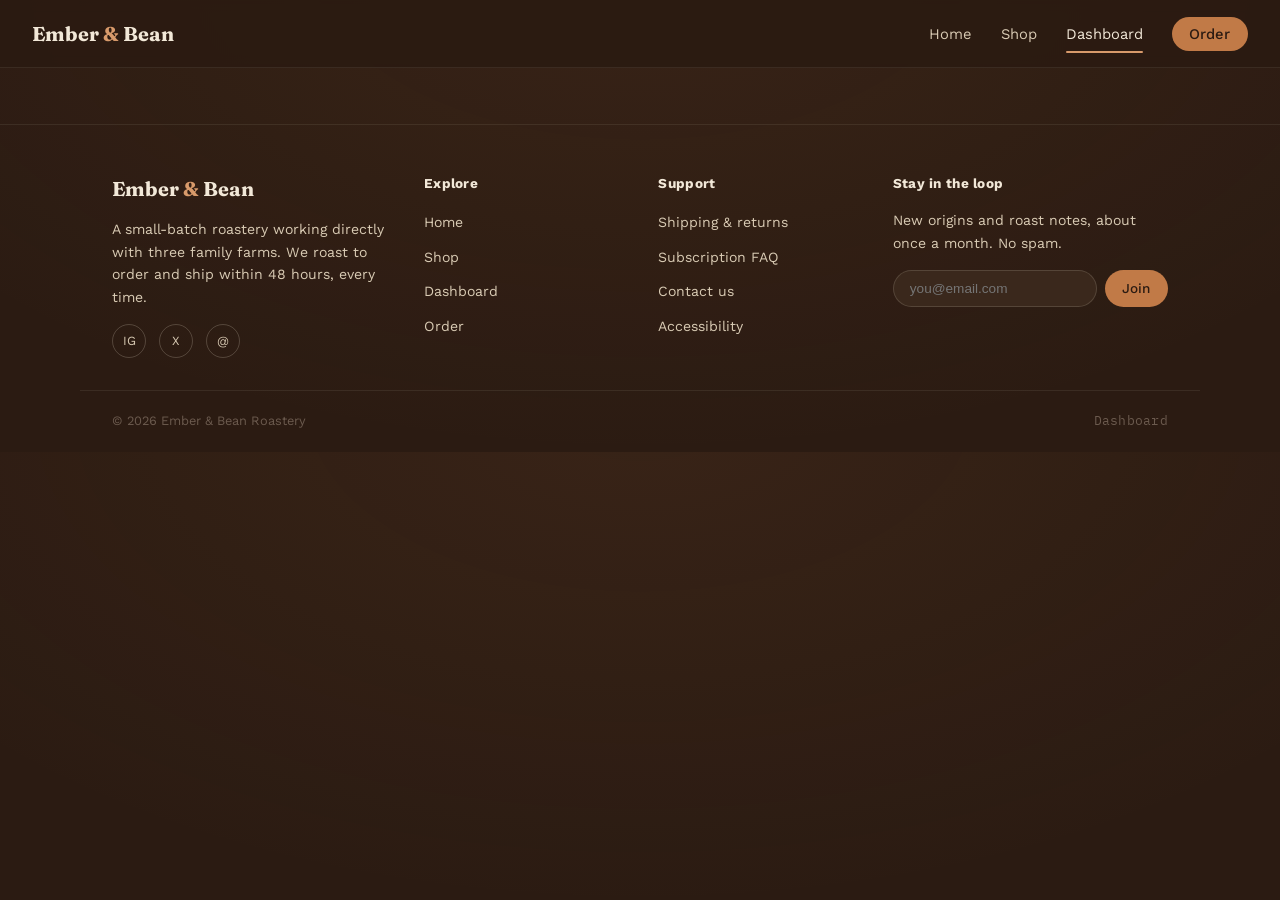
==== dashboard.html @ f8d8945f "Adjusted navbar and footer" ====
<!DOCTYPE html>
<html lang="en">
<head>
    <meta charset="UTF-8">
    <meta name="viewport" content="width=device-width, initial-scale=1.0">
    <title>Dashboard: Ember & Bean</title>
    <link rel="stylesheet" href="/css/dashboard.css">
</head>
<body>
    
     <!--NAVIGATION BAR-->

    <nav class="site-nav" style="position:sticky;">
  <div class="brand">
    <a href="home.html">Ember <span>&</span> Bean</a>
  </div>
  <ul class="nav-links" id="navLinks">
    <li><a data-screen="landing"  href="home.html">Home</a></li>
    <li><a data-screen="gallery" href="shop.html">Shop</a></li>
    <li><a data-screen="dashboard" class="active" href="dashboard.html">Dashboard</a></li>
    <li><a data-screen="order" href="order.html">Order</a></li>
  </ul>
  <button class="nav-toggle" id="navToggle" aria-label="Toggle menu" aria-expanded="false">☰</button>
</nav>




<!--FOOTER-->

<footer>
  <div class="footer-main">
    <div>
      <div class="brand" style="margin-bottom:0.8rem;">
        <a href="home.html">Ember <span>&</span> Bean</a>
      </div>
      <p>A small-batch roastery working directly with three family farms. We roast to order and ship within 48 hours, every time.</p>
      <div class="footer-social">
        <a href="#" aria-label="Instagram">IG</a>
        <a href="#" aria-label="X / Twitter">X</a>
        <a href="#" aria-label="Email">@</a>
      </div>
    </div>
    <div>
      <h4>Explore</h4>
      <ul class="footer-links">
        <li><a data-screen="landing" href="Home.html">Home</a></li>
        <li><a data-screen="gallery" href="Shop.html">Shop</a></li>
        <li><a data-screen="dashboard" href="Dashboard.html">Dashboard</a></li>
        <li><a data-screen="order" href="Order.html">Order</a></li>
      </ul>
    </div>
    <div>
      <h4>Support</h4>
      <ul class="footer-links">
        <li><a href="#">Shipping & returns</a></li>
        <li><a href="#">Subscription FAQ</a></li>
        <li><a href="#">Contact us</a></li>
        <li><a href="#">Accessibility</a></li>
      </ul>
    </div>
    <div>
      <h4>Stay in the loop</h4>
      <p>New origins and roast notes, about once a month. No spam.</p>
      <form class="footer-newsletter" onsubmit="return false;">
        <input type="email" placeholder="you@email.com" aria-label="Email for newsletter">
        <button type="submit" class="btn btn-primary" style="padding:0.6rem 1.1rem; font-size:0.85rem;">Join</button>
      </form>
    </div>
  </div>
  <div class="footer-bar">
    <span>© 2026 Ember & Bean Roastery</span>
    <span class="mono" id="pageLabel">Dashboard</span>
  </div>
</footer>


</body>
</html>
---- css/dashboard.css ----
/* fonts */
@import url('https://fonts.googleapis.com/css2?family=Fraunces:wght@400;600;700&family=Work+Sans:wght@400;500;600&family=IBM+Plex+Mono:wght@400;500&display=swap');

/* design tokens — required by the nav/footer CSS */
:root {
  --roast-dark: #2B1B12; --roast-dark-2: #3A281C;
  --cream: #F2E8D8; --cream-dim: #D9CBB4;
  --copper: #C17A47; --copper-light: #D89A6B;
  --sage: #8FA06E; --ash: #6B5A4E; --ember: #D9642C;
  --radius-card: 14px; --radius-pill: 999px;
}

/* base resets the whole design system relies on */
* { box-sizing: border-box; }
body {
  margin: 0;
  background: radial-gradient(ellipse 900px 500px at 50% -10%, rgba(193,122,71,0.09), transparent), var(--roast-dark);
  color: var(--cream);
  font-family: 'Work Sans', sans-serif;
  line-height: 1.6;
}
h1, h2, h3 { font-family: 'Fraunces', serif; margin: 0 0 0.5rem; font-weight: 600; }
p { margin: 0 0 1rem; color: var(--cream-dim); }
a { color: inherit; text-decoration: none; cursor: pointer; }
.mono { font-family: 'IBM Plex Mono', monospace; letter-spacing: 0.02em; }

/* buttons — used by the "Join" button and nav CTA */
.btn { display: inline-block; border: none; cursor: pointer; padding: 0.8rem 1.5rem; border-radius: var(--radius-pill); font-family: 'Work Sans', sans-serif; font-weight: 500; font-size: 0.92rem; transition: transform .12s, background .15s; }
.btn-primary { background: var(--copper); color: var(--roast-dark); }
.btn-primary:hover { background: var(--copper-light); }
.btn-primary:active { transform: scale(0.97); }

/* ---- nav ---- */
.site-nav {
  position: sticky; top: 0; z-index: 10;
  display: flex; align-items: center; justify-content: space-between;
  padding: 1.1rem 2rem;
  background: rgba(43,27,18,0.94);
  backdrop-filter: blur(6px);
  border-bottom: 1px solid rgba(242,232,216,0.08);
}
.brand { font-family: 'Fraunces', serif; font-size: 1.25rem; font-weight: 700; }
.brand span { color: var(--copper-light); }
.nav-links { display: flex; align-items: center; gap: 1.8rem; list-style: none; margin: 0; padding: 0; }
.nav-links a { font-size: 0.92rem; color: var(--cream-dim); transition: color .15s; }
.nav-links a:hover, .nav-links a.active { color: var(--cream); }
.nav-links li:last-child a {
  background: var(--copper); color: var(--roast-dark);
  padding: 0.5rem 1.1rem; border-radius: var(--radius-pill); font-weight: 500;
}
.nav-links a[data-screen] { position: relative; padding-bottom: 4px; }
.nav-links a[data-screen].active::after {
  content: ''; position: absolute; left: 0; right: 0; bottom: -6px; height: 2px;
  background: var(--copper-light); border-radius: 2px;
}
.nav-toggle {
  display: none; background: none; border: 1px solid rgba(242,232,216,0.25);
  border-radius: 8px; color: var(--cream); padding: 0.45rem 0.65rem;
  font-size: 1rem; cursor: pointer;
}

@media (max-width: 768px) {
  .nav-toggle { display: inline-flex; align-items: center; justify-content: center; }
  .nav-links {
    display: none; position: absolute; top: 100%; left: 0; right: 0;
    background: var(--roast-dark); flex-direction: column; align-items: flex-start;
    gap: 0; padding: 0.5rem 1.5rem 1.25rem; border-bottom: 1px solid rgba(242,232,216,0.08);
  }
  .nav-links.open { display: flex; }
  .nav-links a { padding: 0.7rem 0; width: 100%; }
  .nav-links li { width: 100%; }
  .nav-links li:last-child a { display: inline-block; margin-top: 0.4rem; }
}

/* ---- footer ---- */
footer { border-top: 1px solid rgba(242,232,216,0.08); margin-top: 3.5rem; }
.footer-main {
  max-width: 1120px; margin: 0 auto; padding: 3rem 2rem 2rem;
  display: grid; grid-template-columns: 1.4fr 1fr 1fr 1.2fr; gap: 2.5rem;
}
.footer-main h4 { font-family: 'Work Sans', sans-serif; font-size: 0.85rem; color: var(--cream); margin: 0 0 0.9rem; letter-spacing: 0.02em; }
.footer-main p { font-size: 0.88rem; }
.footer-links { list-style: none; margin: 0; padding: 0; display: flex; flex-direction: column; gap: 0.55rem; }
.footer-links a { font-size: 0.88rem; color: var(--cream-dim); transition: color .15s; }
.footer-links a:hover { color: var(--copper-light); }
.footer-social { display: flex; gap: 0.8rem; margin-top: 1rem; }
.footer-social a {
  width: 34px; height: 34px; border-radius: 50%;
  border: 1px solid rgba(242,232,216,0.2);
  display: flex; align-items: center; justify-content: center;
  font-size: 0.78rem; color: var(--cream-dim);
  transition: border-color .15s, color .15s;
}
.footer-social a:hover { border-color: var(--copper); color: var(--copper-light); }
.footer-newsletter { display: flex; gap: 0.5rem; margin-top: 0.5rem; }
.footer-newsletter input {
  flex: 1; min-width: 0; background: var(--roast-dark-2);
  border: 1px solid rgba(242,232,216,0.15); border-radius: var(--radius-pill);
  padding: 0.6rem 1rem; color: var(--cream); font-size: 0.85rem;
}
.footer-newsletter input:focus { outline: none; border-color: var(--copper); }
.footer-bar {
  border-top: 1px solid rgba(242,232,216,0.08); padding: 1.25rem 2rem;
  max-width: 1120px; margin: 0 auto;
  display: flex; justify-content: space-between; flex-wrap: wrap; gap: 0.75rem;
  font-size: 0.8rem; color: var(--ash);
}

@media (max-width: 820px) { .footer-main { grid-template-columns: 1fr 1fr; } }
@media (max-width: 520px) { .footer-main { grid-template-columns: 1fr; } }
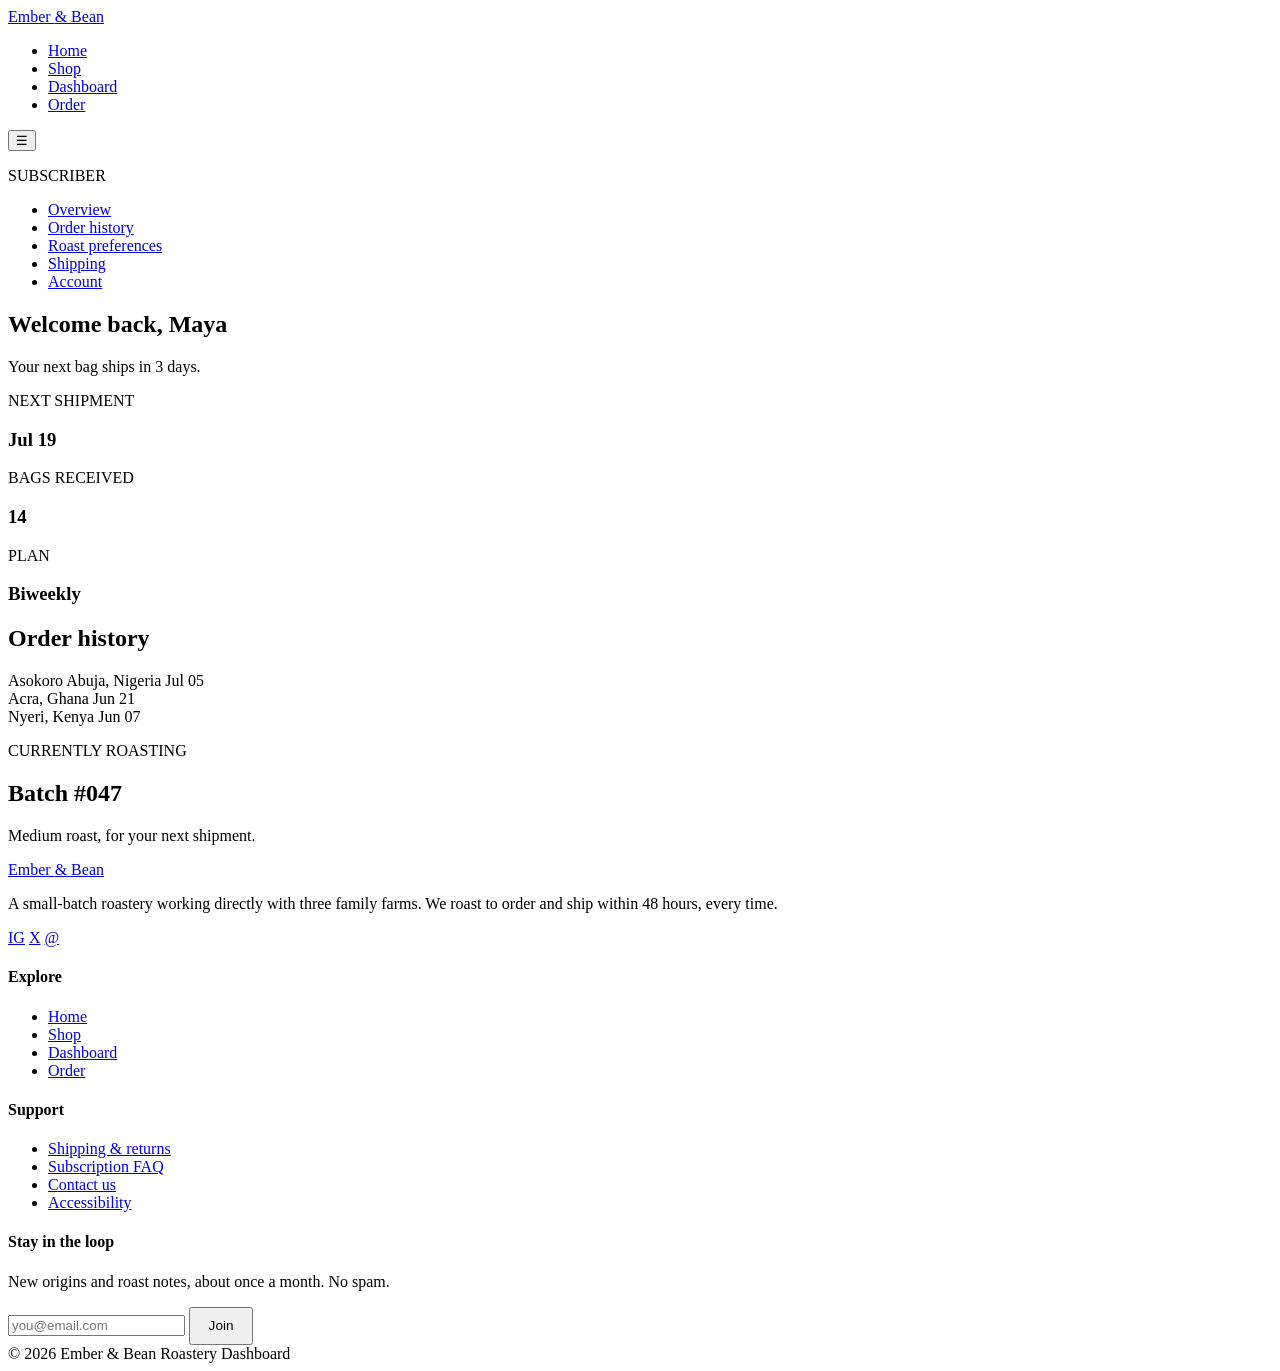
==== commit cf80fead: "these is my work on dashboard" ====
--- a/dashboard.html
+++ b/dashboard.html
@@ -4,7 +4,7 @@
     <meta charset="UTF-8">
     <meta name="viewport" content="width=device-width, initial-scale=1.0">
     <title>Dashboard: Ember & Bean</title>
-    <link rel="stylesheet" href="/css/dashboard.css">
+    <link rel="stylesheet" href="dashboard mbmd.css">
 </head>
 <body>
     
@@ -22,7 +22,155 @@
   </ul>
   <button class="nav-toggle" id="navToggle" aria-label="Toggle menu" aria-expanded="false">☰</button>
 </nav>
-
+<div>
+  
+<section class="dashboard">
+
+    <!-- LEFT SIDEBAR -->
+    <aside class="sidebar">
+
+        <p class="sidebar-heading">SUBSCRIBER</p>
+
+        <ul class="sidebar-menu">
+
+            <li class="active">
+                <a href="#">Overview</a>
+            </li>
+
+            <li>
+                <a href="#">Order history</a>
+            </li>
+
+            <li>
+                <a href="#">Roast preferences</a>
+            </li>
+
+            <li>
+                <a href="#">Shipping</a>
+            </li>
+
+            <li>
+                <a href="#">Account</a>
+            </li>
+
+        </ul>
+
+    </aside>
+
+
+
+    <!-- MAIN CONTENT -->
+
+    <main class="dashboard-main">
+
+        <div class="welcome">
+
+            <h1>Welcome back, Maya</h1>
+
+            <p>Your next bag ships in 3 days.</p>
+
+        </div>
+
+
+
+        <!-- SMALL INFO CARDS -->
+
+        <div class="stats">
+
+            <div class="stat-card">
+
+                <span>NEXT SHIPMENT</span>
+
+                <h3>Jul 19</h3>
+
+            </div>
+
+            <div class="stat-card">
+
+                <span>BAGS RECEIVED</span>
+
+                <h3>14</h3>
+
+            </div>
+
+            <div class="stat-card">
+
+                <span>PLAN</span>
+
+                <h3>Biweekly</h3>
+
+            </div>
+
+        </div>
+
+
+
+        <!-- ORDER HISTORY -->
+
+        <div class="history-card">
+
+            <h2>Order history</h2>
+
+            <div class="history-row">
+
+                <span>Asokoro Abuja, Nigeria</span>
+
+                <span>Jul 05</span>
+
+            </div>
+
+            <div class="history-row">
+
+                <span>Acra, Ghana</span>
+
+                <span>Jun 21</span>
+
+            </div>
+
+            <div class="history-row">
+
+                <span>Nyeri, Kenya</span>
+
+                <span>Jun 07</span>
+
+            </div>
+
+        </div>
+
+    </main>
+
+
+
+
+    <!-- RIGHT PANEL -->
+
+    <aside class="roast-panel">
+
+        <div class="bean-circle">
+
+            <div class="bean-half"></div>
+
+        </div>
+
+        <p class="roast-title">
+
+            CURRENTLY ROASTING
+
+        </p>
+
+        <h2>Batch #047</h2>
+
+        <p class="roast-text">
+
+            Medium roast, for your next shipment.
+
+        </p>
+
+    </aside>
+
+</section>
+  
+</div>
 
 
 
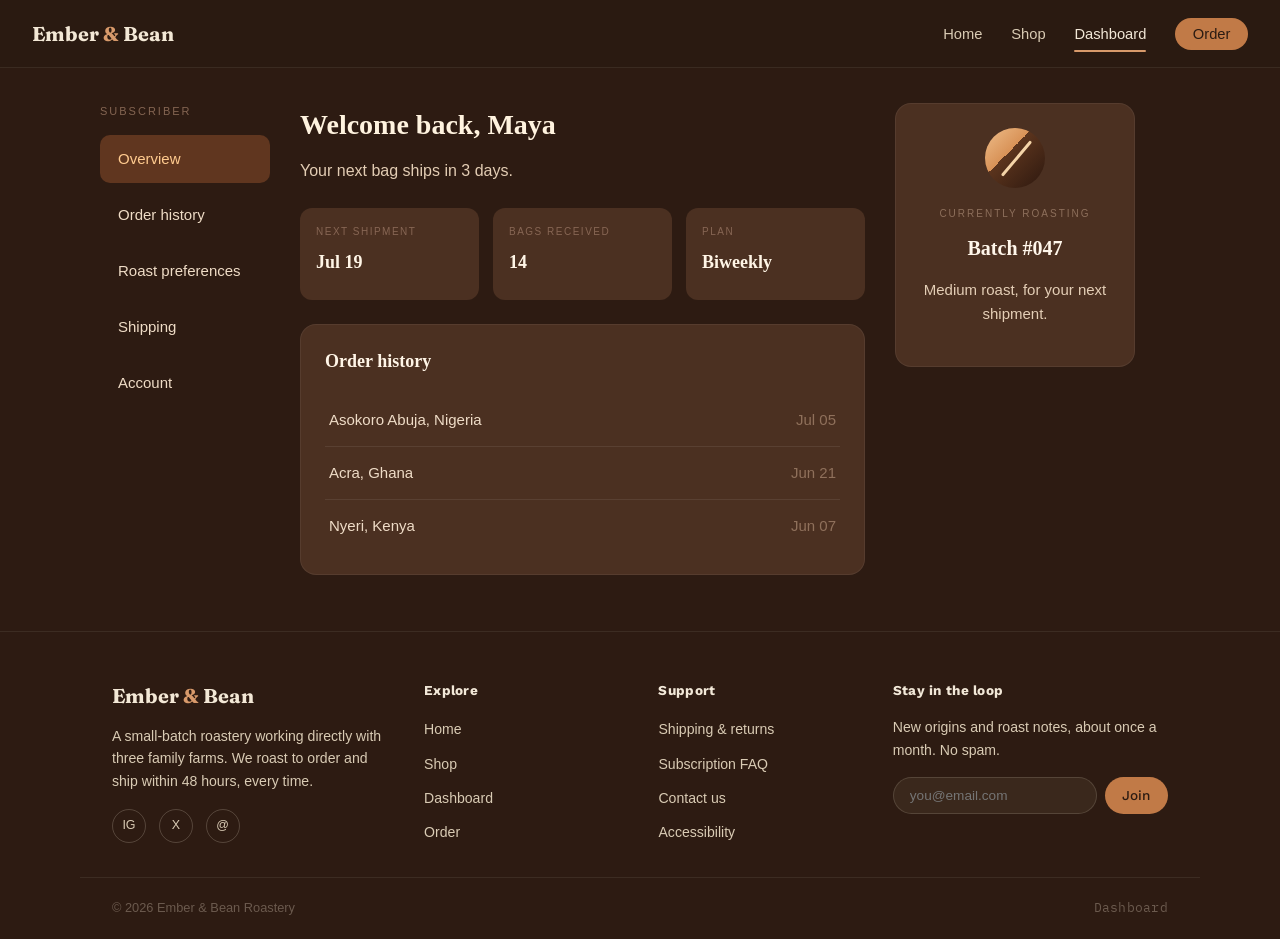
==== commit b66f0f29: "my css now added" ====
--- a/dashboard.html
+++ b/dashboard.html
@@ -4,7 +4,7 @@
     <meta charset="UTF-8">
     <meta name="viewport" content="width=device-width, initial-scale=1.0">
     <title>Dashboard: Ember & Bean</title>
-    <link rel="stylesheet" href="dashboard mbmd.css">
+    <link rel="stylesheet" href="css/dashboard.css">
 </head>
 <body>
     
--- a/css/dashboard.css
+++ b/css/dashboard.css
@@ -0,0 +1,520 @@
+/* fonts */
+@import url('https://fonts.googleapis.com/css2?family=Fraunces:wght@400;600;700&family=Work+Sans:wght@400;500;600&family=IBM+Plex+Mono:wght@400;500&display=swap');
+
+/* design tokens — required by the nav/footer CSS */
+:root {
+  --roast-dark: #2B1B12; --roast-dark-2: #3A281C;
+  --cream: #F2E8D8; --cream-dim: #D9CBB4;
+  --copper: #C17A47; --copper-light: #D89A6B;
+  --sage: #8FA06E; --ash: #6B5A4E; --ember: #D9642C;
+  --radius-card: 14px; --radius-pill: 999px;
+}
+
+/* base resets the whole design system relies on */
+* { box-sizing: border-box; }
+body {
+  margin: 0;
+  background: radial-gradient(ellipse 900px 500px at 50% -10%, rgba(193,122,71,0.09), transparent), var(--roast-dark);
+  color: var(--cream);
+  font-family: 'Work Sans', sans-serif;
+  line-height: 1.6;
+}
+h1, h2, h3 { font-family: 'Fraunces', serif; margin: 0 0 0.5rem; font-weight: 600; }
+p { margin: 0 0 1rem; color: var(--cream-dim); }
+a { color: inherit; text-decoration: none; cursor: pointer; }
+.mono { font-family: 'IBM Plex Mono', monospace; letter-spacing: 0.02em; }
+
+/* buttons — used by the "Join" button and nav CTA */
+.btn { display: inline-block; border: none; cursor: pointer; padding: 0.8rem 1.5rem; border-radius: var(--radius-pill); font-family: 'Work Sans', sans-serif; font-weight: 500; font-size: 0.92rem; transition: transform .12s, background .15s; }
+.btn-primary { background: var(--copper); color: var(--roast-dark); }
+.btn-primary:hover { background: var(--copper-light); }
+.btn-primary:active { transform: scale(0.97); }
+
+/* ---- nav ---- */
+.site-nav {
+  position: sticky; top: 0; z-index: 10;
+  display: flex; align-items: center; justify-content: space-between;
+  padding: 1.1rem 2rem;
+  background: rgba(43,27,18,0.94);
+  backdrop-filter: blur(6px);
+  border-bottom: 1px solid rgba(242,232,216,0.08);
+}
+.brand { font-family: 'Fraunces', serif; font-size: 1.25rem; font-weight: 700; }
+.brand span { color: var(--copper-light); }
+.nav-links { display: flex; align-items: center; gap: 1.8rem; list-style: none; margin: 0; padding: 0; }
+.nav-links a { font-size: 0.92rem; color: var(--cream-dim); transition: color .15s; }
+.nav-links a:hover, .nav-links a.active { color: var(--cream); }
+.nav-links li:last-child a {
+  background: var(--copper); color: var(--roast-dark);
+  padding: 0.5rem 1.1rem; border-radius: var(--radius-pill); font-weight: 500;
+}
+.nav-links a[data-screen] { position: relative; padding-bottom: 4px; }
+.nav-links a[data-screen].active::after {
+  content: ''; position: absolute; left: 0; right: 0; bottom: -6px; height: 2px;
+  background: var(--copper-light); border-radius: 2px;
+}
+.nav-toggle {
+  display: none; background: none; border: 1px solid rgba(242,232,216,0.25);
+  border-radius: 8px; color: var(--cream); padding: 0.45rem 0.65rem;
+  font-size: 1rem; cursor: pointer;
+}
+
+@media (max-width: 768px) {
+  .nav-toggle { display: inline-flex; align-items: center; justify-content: center; }
+  .nav-links {
+    display: none; position: absolute; top: 100%; left: 0; right: 0;
+    background: var(--roast-dark); flex-direction: column; align-items: flex-start;
+    gap: 0; padding: 0.5rem 1.5rem 1.25rem; border-bottom: 1px solid rgba(242,232,216,0.08);
+  }
+  .nav-links.open { display: flex; }
+  .nav-links a { padding: 0.7rem 0; width: 100%; }
+  .nav-links li { width: 100%; }
+  .nav-links li:last-child a { display: inline-block; margin-top: 0.4rem; }
+}
+/* =========================
+   GOOGLE FONT
+========================= */
+
+@import url('https://fonts.googleapis.com/css2?family=Playfair+Display:wght@600;700&family=Inter:wght@300;400;500;600&display=swap');
+
+
+*{
+    margin:0;
+    padding:0;
+    box-sizing:border-box;
+}
+
+body{
+
+    font-family:'Inter',sans-serif;
+    background:#2d1b12;
+    color:#f3e8d6;
+}
+
+/* =========================
+      DASHBOARD
+========================= */
+
+.dashboard{
+
+    width:1080px;
+
+    margin:35px auto;
+
+    display:grid;
+
+    grid-template-columns:170px 565px 240px;
+
+    gap:30px;
+
+    align-items:start;
+}
+
+/* =========================
+      SIDEBAR
+========================= */
+
+.sidebar{
+
+    width:170px;
+}
+
+.sidebar-heading{
+
+    font-size:11px;
+
+    color:#846552;
+
+    letter-spacing:2px;
+
+    margin-bottom:14px;
+}
+
+.sidebar-menu{
+
+    list-style:none;
+}
+
+.sidebar-menu li{
+
+    margin-bottom:8px;
+}
+
+.sidebar-menu li a{
+
+    display:block;
+
+    text-decoration:none;
+
+    color:#efdcc6;
+
+    padding:12px 18px;
+
+    border-radius:10px;
+
+    font-size:15px;
+
+    transition:.3s;
+}
+
+.sidebar-menu li.active a{
+
+    background:#60361f;
+
+    color:#ffcb8f;
+}
+
+.sidebar-menu li a:hover{
+
+    background:#60361f;
+}
+
+/* =========================
+      MAIN CONTENT
+========================= */
+
+.dashboard-main{
+
+    width:565px;
+}
+
+.welcome{
+
+    margin-bottom:24px;
+}
+
+.welcome h1{
+
+    font-family:'Playfair Display',serif;
+
+    font-size:28px;
+
+    font-weight:700;
+
+    color:#fff3df;
+
+    margin-bottom:10px;
+}
+
+.welcome p{
+
+    font-size:16px;
+
+    color:#e3cdb4;
+}
+
+/* =========================
+      STATS
+========================= */
+
+.stats{
+
+    display:grid;
+
+    grid-template-columns:repeat(3,1fr);
+
+    gap:14px;
+
+    margin-bottom:24px;
+}
+
+.stat-card{
+
+    background:#4b3021;
+
+    border-radius:12px;
+
+    padding:16px;
+}
+
+.stat-card span{
+
+    display:block;
+
+    font-size:10px;
+
+    color:#876654;
+
+    letter-spacing:1.5px;
+
+    margin-bottom:8px;
+}
+
+.stat-card h3{
+
+    font-family:'Playfair Display',serif;
+
+    font-size:18px;
+
+    color:#fff5e6;
+
+    font-weight:600;
+}
+/*==================================
+        ORDER HISTORY
+==================================*/
+
+.history-card{
+
+    background:#4b3021;
+
+    border:1px solid rgba(255,255,255,.06);
+
+    border-radius:16px;
+
+    padding:22px 24px;
+}
+
+.history-card h2{
+
+    font-family:'Playfair Display', serif;
+
+    font-size:18px;
+
+    color:#fff5e7;
+
+    margin-bottom:18px;
+}
+
+.history-row{
+
+    display:flex;
+
+    justify-content:space-between;
+
+    align-items:center;
+
+    padding:14px 4px;
+
+    border-bottom:1px solid rgba(255,255,255,.08);
+
+    color:#efdcc7;
+
+    font-size:15px;
+}
+
+.history-row:last-child{
+
+    border-bottom:none;
+}
+
+.history-row span:last-child{
+
+    color:#8f705b;
+}
+
+
+/*==================================
+        RIGHT PANEL
+==================================*/
+
+.roast-panel{
+
+    width:240px;
+
+    background:#4b3021;
+
+    border:1px solid rgba(255,255,255,.06);
+
+    border-radius:16px;
+
+    padding:24px;
+
+    text-align:center;
+}
+
+
+/*==================================
+        COFFEE ICON
+==================================*/
+
+.bean-circle{
+
+    width:60px;
+
+    height:60px;
+
+    margin:0 auto 18px;
+
+    border-radius:50%;
+
+    position:relative;
+
+    background:
+    linear-gradient(
+        135deg,
+        #efbe8b 0%,
+        #d89257 40%,
+        #5b341d 40%,
+        #2d180f 100%
+    );
+}
+
+.bean-half{
+
+    position:absolute;
+
+    width:3px;
+
+    height:45px;
+
+    background:#f4d4a8;
+
+    left:50%;
+
+    top:8px;
+
+    transform:rotate(40deg);
+
+    border-radius:50px;
+}
+
+
+/*==================================
+        TEXT
+==================================*/
+
+.roast-title{
+
+    font-size:10px;
+
+    color:#8d6f5b;
+
+    letter-spacing:2px;
+
+    margin-bottom:10px;
+}
+
+.roast-panel h2{
+
+    font-family:'Playfair Display', serif;
+
+    font-size:20px;
+
+    color:#fff6ea;
+
+    margin-bottom:14px;
+}
+
+.roast-text{
+
+    font-size:15px;
+
+    color:#e4ceb6;
+
+    line-height:1.6;
+}
+
+
+/*==================================
+        HOVER
+==================================*/
+
+.stat-card,
+.history-card,
+.roast-panel{
+
+    transition:.3s;
+}
+
+.stat-card:hover,
+.history-card:hover,
+.roast-panel:hover{
+
+    transform:translateY(-3px);
+
+    box-shadow:0 10px 25px rgba(0,0,0,.18);
+}
+
+
+/*==================================
+        RESPONSIVE
+==================================*/
+
+@media(max-width:1100px){
+
+.dashboard{
+
+    width:95%;
+
+    grid-template-columns:1fr;
+
+}
+
+.sidebar{
+
+    width:100%;
+}
+
+.dashboard-main{
+
+    width:100%;
+}
+
+.roast-panel{
+
+    width:100%;
+}
+
+.stats{
+
+    grid-template-columns:repeat(3,1fr);
+}
+
+}
+
+
+@media(max-width:768px){
+
+.stats{
+
+    grid-template-columns:1fr;
+}
+
+.history-row{
+
+    font-size:14px;
+}
+
+.welcome h1{
+
+    font-size:24px;
+}
+
+}
+/* ---- footer ---- */
+footer { border-top: 1px solid rgba(242,232,216,0.08); margin-top: 3.5rem; }
+.footer-main {
+  max-width: 1120px; margin: 0 auto; padding: 3rem 2rem 2rem;
+  display: grid; grid-template-columns: 1.4fr 1fr 1fr 1.2fr; gap: 2.5rem;
+}
+.footer-main h4 { font-family: 'Work Sans', sans-serif; font-size: 0.85rem; color: var(--cream); margin: 0 0 0.9rem; letter-spacing: 0.02em; }
+.footer-main p { font-size: 0.88rem; }
+.footer-links { list-style: none; margin: 0; padding: 0; display: flex; flex-direction: column; gap: 0.55rem; }
+.footer-links a { font-size: 0.88rem; color: var(--cream-dim); transition: color .15s; }
+.footer-links a:hover { color: var(--copper-light); }
+.footer-social { display: flex; gap: 0.8rem; margin-top: 1rem; }
+.footer-social a {
+  width: 34px; height: 34px; border-radius: 50%;
+  border: 1px solid rgba(242,232,216,0.2);
+  display: flex; align-items: center; justify-content: center;
+  font-size: 0.78rem; color: var(--cream-dim);
+  transition: border-color .15s, color .15s;
+}
+.footer-social a:hover { border-color: var(--copper); color: var(--copper-light); }
+.footer-newsletter { display: flex; gap: 0.5rem; margin-top: 0.5rem; }
+.footer-newsletter input {
+  flex: 1; min-width: 0; background: var(--roast-dark-2);
+  border: 1px solid rgba(242,232,216,0.15); border-radius: var(--radius-pill);
+  padding: 0.6rem 1rem; color: var(--cream); font-size: 0.85rem;
+}
+.footer-newsletter input:focus { outline: none; border-color: var(--copper); }
+.footer-bar {
+  border-top: 1px solid rgba(242,232,216,0.08); padding: 1.25rem 2rem;
+  max-width: 1120px; margin: 0 auto;
+  display: flex; justify-content: space-between; flex-wrap: wrap; gap: 0.75rem;
+  font-size: 0.8rem; color: var(--ash);
+}
+
+@media (max-width: 820px) { .footer-main { grid-template-columns: 1fr 1fr; } }
+@media (max-width: 520px) { .footer-main { grid-template-columns: 1fr; } }
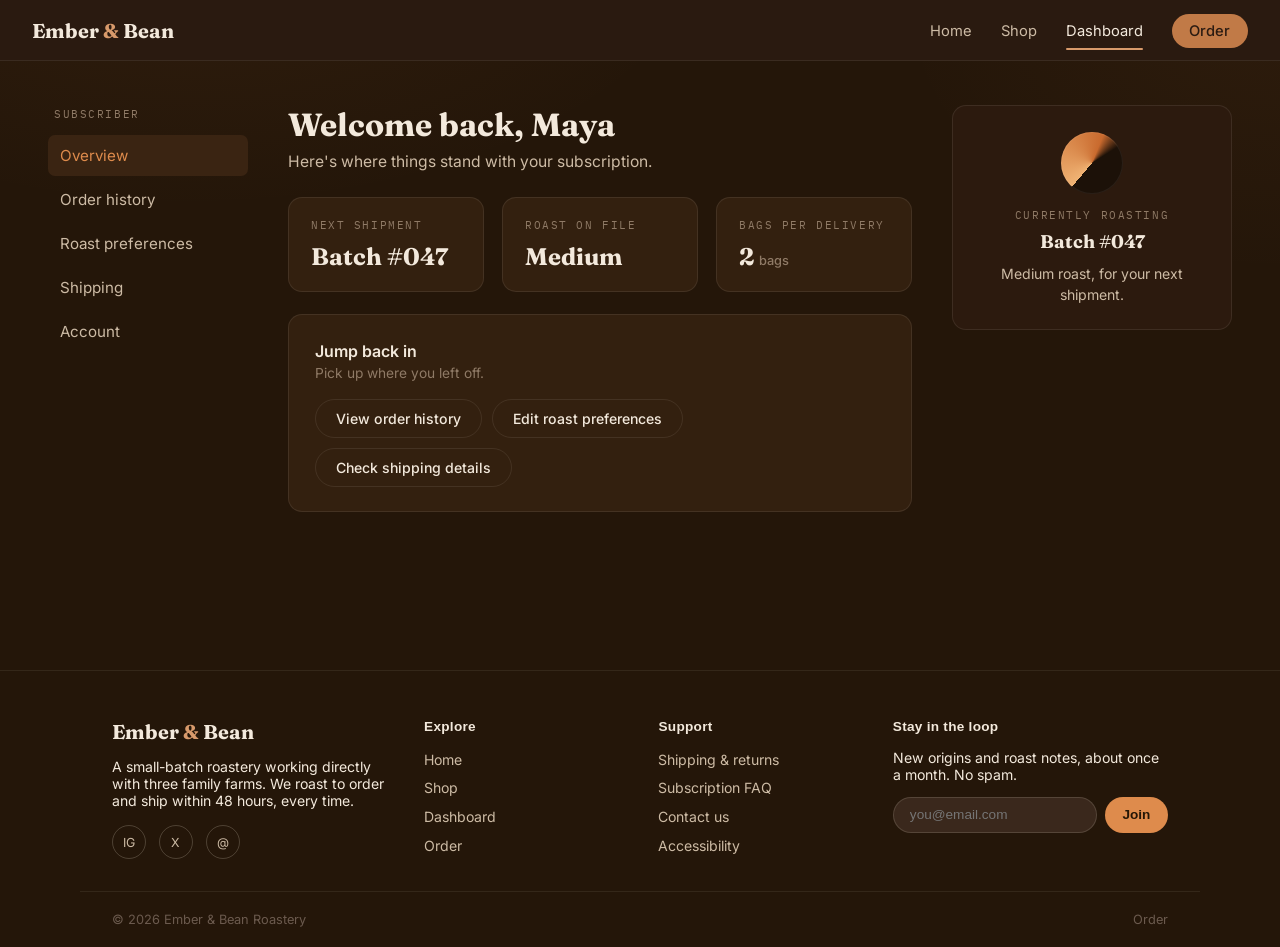
==== commit d866548a: "Work completion_first phase" ====
--- a/dashboard.html
+++ b/dashboard.html
@@ -1,14 +1,17 @@
 <!DOCTYPE html>
 <html lang="en">
 <head>
-    <meta charset="UTF-8">
-    <meta name="viewport" content="width=device-width, initial-scale=1.0">
-    <title>Dashboard: Ember & Bean</title>
-    <link rel="stylesheet" href="css/dashboard.css">
+<meta charset="UTF-8">
+<meta name="viewport" content="width=device-width, initial-scale=1.0">
+<title>Ember &amp; Bean — Dashboard</title>
+<link rel="preconnect" href="https://fonts.googleapis.com">
+<link rel="preconnect" href="https://fonts.gstatic.com" crossorigin>
+<link href="https://fonts.googleapis.com/css2?family=Fraunces:ital,opsz,wght@0,9..144,400;0,9..144,500;0,9..144,600;0,9..144,700;1,9..144,500&family=Inter:wght@400;500;600;700&family=IBM+Plex+Mono:wght@400;500;600&display=swap" rel="stylesheet">
+<link rel="stylesheet" href="css/dashboard.css">
 </head>
 <body>
-    
-     <!--NAVIGATION BAR-->
+
+<!--NAVIGATION BAR-->
 
     <nav class="site-nav" style="position:sticky;">
   <div class="brand">
@@ -22,156 +25,239 @@
   </ul>
   <button class="nav-toggle" id="navToggle" aria-label="Toggle menu" aria-expanded="false">☰</button>
 </nav>
-<div>
-  
-<section class="dashboard">
-
-    <!-- LEFT SIDEBAR -->
-    <aside class="sidebar">
-
-        <p class="sidebar-heading">SUBSCRIBER</p>
-
-        <ul class="sidebar-menu">
-
-            <li class="active">
-                <a href="#">Overview</a>
-            </li>
-
-            <li>
-                <a href="#">Order history</a>
-            </li>
-
-            <li>
-                <a href="#">Roast preferences</a>
-            </li>
-
-            <li>
-                <a href="#">Shipping</a>
-            </li>
-
-            <li>
-                <a href="#">Account</a>
-            </li>
-
-        </ul>
-
-    </aside>
-
-
-
-    <!-- MAIN CONTENT -->
-
-    <main class="dashboard-main">
-
-        <div class="welcome">
-
-            <h1>Welcome back, Maya</h1>
-
-            <p>Your next bag ships in 3 days.</p>
-
-        </div>
-
-
-
-        <!-- SMALL INFO CARDS -->
-
-        <div class="stats">
-
-            <div class="stat-card">
-
-                <span>NEXT SHIPMENT</span>
-
-                <h3>Jul 19</h3>
-
-            </div>
-
-            <div class="stat-card">
-
-                <span>BAGS RECEIVED</span>
-
-                <h3>14</h3>
-
-            </div>
-
-            <div class="stat-card">
-
-                <span>PLAN</span>
-
-                <h3>Biweekly</h3>
-
-            </div>
-
-        </div>
-
-
-
-        <!-- ORDER HISTORY -->
-
-        <div class="history-card">
-
-            <h2>Order history</h2>
-
-            <div class="history-row">
-
-                <span>Asokoro Abuja, Nigeria</span>
-
-                <span>Jul 05</span>
-
-            </div>
-
-            <div class="history-row">
-
-                <span>Acra, Ghana</span>
-
-                <span>Jun 21</span>
-
-            </div>
-
-            <div class="history-row">
-
-                <span>Nyeri, Kenya</span>
-
-                <span>Jun 07</span>
-
-            </div>
-
-        </div>
-
-    </main>
-
-
-
-
-    <!-- RIGHT PANEL -->
-
-    <aside class="roast-panel">
-
-        <div class="bean-circle">
-
-            <div class="bean-half"></div>
-
-        </div>
-
-        <p class="roast-title">
-
-            CURRENTLY ROASTING
-
-        </p>
-
-        <h2>Batch #047</h2>
-
-        <p class="roast-text">
-
-            Medium roast, for your next shipment.
-
-        </p>
-
-    </aside>
-
-</section>
-  
-</div>
-
+
+
+<!-- Tab-driving radios: must be siblings before .shell for the ~ combinator -->
+<input type="radio" name="dash-tab" id="t-overview" class="tab-radio" checked>
+<input type="radio" name="dash-tab" id="t-orders" class="tab-radio">
+<input type="radio" name="dash-tab" id="t-roast" class="tab-radio">
+<input type="radio" name="dash-tab" id="t-shipping" class="tab-radio">
+<input type="radio" name="dash-tab" id="t-account" class="tab-radio">
+
+<div class="shell">
+
+  <!-- VERTICAL SUB-NAVBAR (left column) -->
+  <aside class="sub-nav">
+    <div class="eyebrow">Subscriber</div>
+    <nav class="side-nav">
+      <label for="t-overview">Overview</label>
+      <label for="t-orders">Order history</label>
+      <label for="t-roast">Roast preferences</label>
+      <label for="t-shipping">Shipping</label>
+      <label for="t-account">Account</label>
+    </nav>
+  </aside>
+
+  <!-- MAIN PANELS -->
+  <main>
+
+    <!-- OVERVIEW -->
+    <section class="panel" id="p-overview">
+      <div class="page-head">
+        <h1>Welcome back, Maya</h1>
+        <p>Here's where things stand with your subscription.</p>
+      </div>
+
+      <div class="stat-grid">
+        <div class="stat">
+          <div class="eyebrow">Next shipment</div>
+          <div class="value">Batch #047</div>
+        </div>
+        <div class="stat">
+          <div class="eyebrow">Roast on file</div>
+          <div class="value">Medium</div>
+        </div>
+        <div class="stat">
+          <div class="eyebrow">Bags per delivery</div>
+          <div class="value">2 <small>bags</small></div>
+        </div>
+      </div>
+
+      <div class="card">
+        <h3>Jump back in</h3>
+        <p class="hint">Pick up where you left off.</p>
+        <div class="quick-links">
+          <label class="btn-secondary" for="t-orders" style="cursor:pointer;">View order history</label>
+          <label class="btn-secondary" for="t-roast" style="cursor:pointer;">Edit roast preferences</label>
+          <label class="btn-secondary" for="t-shipping" style="cursor:pointer;">Check shipping details</label>
+        </div>
+      </div>
+    </section>
+
+    <!-- ORDER HISTORY -->
+    <section class="panel" id="p-orders">
+      <div class="page-head">
+        <h1>Order history</h1>
+        <p>Every bag we've shipped you, most recent first.</p>
+      </div>
+      <div class="card" style="padding-top:6px; padding-bottom:6px;">
+        <div class="order-list">
+          <div class="order-row">
+            <span class="name">Yirgacheffe, Ethiopia — 2 bags</span>
+            <span class="meta"><span class="status transit">In transit</span><span class="date">Jul 19</span></span>
+          </div>
+          <div class="order-row">
+            <span class="name">Huila, Colombia — 2 bags</span>
+            <span class="meta"><span class="status delivered">Delivered</span><span class="date">Jul 05</span></span>
+          </div>
+          <div class="order-row">
+            <span class="name">Nyeri, Kenya — 1 bag</span>
+            <span class="meta"><span class="status delivered">Delivered</span><span class="date">Jun 21</span></span>
+          </div>
+          <div class="order-row">
+            <span class="name">Minas Gerais, Brazil — 2 bags</span>
+            <span class="meta"><span class="status delivered">Delivered</span><span class="date">Jun 07</span></span>
+          </div>
+          <div class="order-row">
+            <span class="name">Toraja, Indonesia — 1 bag</span>
+            <span class="meta"><span class="status delivered">Delivered</span><span class="date">May 24</span></span>
+          </div>
+        </div>
+      </div>
+    </section>
+
+    <!-- ROAST PREFERENCES -->
+    <section class="panel" id="p-roast">
+      <div class="page-head">
+        <h1>Roast preferences</h1>
+        <p>This is what we'll default to on your next shipment — you can still swap it from the Shop.</p>
+      </div>
+      <div class="card">
+        <label class="field" style="margin-bottom:10px; display:block;">Roast level</label>
+        <input type="radio" name="roast-level" id="roast-light" class="tab-radio">
+        <input type="radio" name="roast-level" id="roast-medium" class="tab-radio" checked>
+        <input type="radio" name="roast-level" id="roast-dark" class="tab-radio">
+        <div class="segmented">
+          <label for="roast-light">Light</label>
+          <label for="roast-medium">Medium</label>
+          <label for="roast-dark">Dark</label>
+        </div>
+
+        <div class="select-row">
+          <div class="field">
+            <label for="grind">Grind type</label>
+            <select id="grind">
+              <option>Whole bean</option>
+              <option selected>Drip / filter</option>
+              <option>Espresso</option>
+              <option>French press</option>
+            </select>
+          </div>
+          <div class="field">
+            <label for="bags">Bags per delivery</label>
+            <select id="bags">
+              <option>1 bag</option>
+              <option selected>2 bags</option>
+              <option>3 bags</option>
+            </select>
+          </div>
+        </div>
+
+        <button class="btn-primary">Save preferences</button>
+      </div>
+    </section>
+
+    <!-- SHIPPING -->
+    <section class="panel" id="p-shipping">
+      <div class="page-head">
+        <h1>Shipping</h1>
+        <p>Where your next bag is headed.</p>
+      </div>
+
+      <div class="card addr">
+        <h3>Delivery address</h3>
+        <address>
+          Maya Rodriguez<br>
+          14 Aso Drive, Asokoro<br>
+          Abuja, FCT, Nigeria
+        </address>
+        <button class="btn-secondary">Edit address</button>
+      </div>
+
+      <div class="card">
+        <div class="toggle-row">
+          <div class="copy">
+            <strong>Leave at the door</strong>
+            <span>Skip the doorbell, we'll leave it safely.</span>
+          </div>
+          <span class="switch">
+            <input type="checkbox" checked>
+            <span class="track"></span>
+            <span class="thumb"></span>
+          </span>
+        </div>
+        <div class="toggle-row">
+          <div class="copy">
+            <strong>Text me on delivery day</strong>
+            <span>A heads-up the morning it ships.</span>
+          </div>
+          <span class="switch">
+            <input type="checkbox">
+            <span class="track"></span>
+            <span class="thumb"></span>
+          </span>
+        </div>
+      </div>
+    </section>
+
+    <!-- ACCOUNT -->
+    <section class="panel" id="p-account">
+      <div class="page-head">
+        <h1>Account</h1>
+        <p>Your profile and notification settings.</p>
+      </div>
+
+      <div class="card">
+        <div class="field-row">
+          <div class="field">
+            <label for="fullname">Full name</label>
+            <input type="text" id="fullname" value="Maya Rodriguez">
+          </div>
+          <div class="field">
+            <label for="email">Email</label>
+            <input type="email" id="email" value="maya@email.com">
+          </div>
+        </div>
+        <button class="btn-primary">Save changes</button>
+      </div>
+
+      <div class="card">
+        <div class="toggle-row">
+          <div class="copy">
+            <strong>Email me roast notes</strong>
+            <span>Tasting notes for every new batch.</span>
+          </div>
+          <span class="switch">
+            <input type="checkbox" checked>
+            <span class="track"></span>
+            <span class="thumb"></span>
+          </span>
+        </div>
+        <div class="toggle-row">
+          <div class="copy">
+            <strong>Marketing emails</strong>
+            <span>Occasional offers and new origins.</span>
+          </div>
+          <span class="switch">
+            <input type="checkbox">
+            <span class="track"></span>
+            <span class="thumb"></span>
+          </span>
+        </div>
+      </div>
+    </section>
+
+  </main>
+
+  <!-- RIGHT RAIL -->
+  <aside class="roast-card">
+    <div class="roast-orb"></div>
+    <div class="eyebrow">Currently roasting</div>
+    <div class="batch">Batch #047</div>
+    <p>Medium roast, for your next shipment.</p>
+  </aside>
+
+  </div>
 
 
 <!--FOOTER-->
@@ -218,10 +304,11 @@
   </div>
   <div class="footer-bar">
     <span>© 2026 Ember & Bean Roastery</span>
-    <span class="mono" id="pageLabel">Dashboard</span>
+    <span class="mono" id="pageLabel">Order</span>
   </div>
 </footer>
 
 
+
 </body>
-</html>+</html>
--- a/css/dashboard.css
+++ b/css/dashboard.css
@@ -1,34 +1,55 @@
-/* fonts */
-@import url('https://fonts.googleapis.com/css2?family=Fraunces:wght@400;600;700&family=Work+Sans:wght@400;500;600&family=IBM+Plex+Mono:wght@400;500&display=swap');
-
-/* design tokens — required by the nav/footer CSS */
-:root {
-  --roast-dark: #2B1B12; --roast-dark-2: #3A281C;
-  --cream: #F2E8D8; --cream-dim: #D9CBB4;
-  --copper: #C17A47; --copper-light: #D89A6B;
-  --sage: #8FA06E; --ash: #6B5A4E; --ember: #D9642C;
-  --radius-card: 14px; --radius-pill: 999px;
-}
-
-/* base resets the whole design system relies on */
-* { box-sizing: border-box; }
-body {
-  margin: 0;
-  background: radial-gradient(ellipse 900px 500px at 50% -10%, rgba(193,122,71,0.09), transparent), var(--roast-dark);
+:root{
+  --bg: #241609;
+  --bg-panel: #2c1a0e;
+  --bg-panel-2: #33200f;
+  --bg-raised: #3a2412;
+  --line: rgba(244, 231, 214, 0.09);
+  --line-soft: rgba(244, 231, 214, 0.06);
+  --cream: #f3e9dc;
+  --cream-dim: #cdbba5;
+  --muted: #8f7a66;
+  --accent: #de8b4c;
+  --accent-dim: #b56a34;
+  --accent-soft: rgba(222, 139, 76, 0.14);
+  --ok: #8a9a6e;
+  --radius-lg: 14px;
+  --radius-md: 10px;
+  --radius-sm: 7px;
+  --serif: "Fraunces", Georgia, serif;
+  --sans: "Inter", -apple-system, BlinkMacSystemFont, sans-serif;
+  --mono: "IBM Plex Mono", ui-monospace, Menlo, monospace;
+
+  /* tokens used by the shared nav/footer, kept identical to shop.css
+     so the navbar and footer render the same across every page */
+  --roast-dark: #2B1B12;
+  --roast-dark-2: #3A281C;
+  --copper: #C17A47;
+  --copper-light: #D89A6B;
+  --ash: #6B5A4E;
+  --radius-pill: 999px;
+}
+
+*{ box-sizing: border-box; }
+
+html, body{
+  margin:0;
+  padding:0;
+  background: var(--bg);
   color: var(--cream);
-  font-family: 'Work Sans', sans-serif;
-  line-height: 1.6;
-}
-h1, h2, h3 { font-family: 'Fraunces', serif; margin: 0 0 0.5rem; font-weight: 600; }
-p { margin: 0 0 1rem; color: var(--cream-dim); }
-a { color: inherit; text-decoration: none; cursor: pointer; }
-.mono { font-family: 'IBM Plex Mono', monospace; letter-spacing: 0.02em; }
+  font-family: var(--sans);
+  -webkit-font-smoothing: antialiased;
+}
+
+a{ color: inherit; text-decoration: none; }
+
 
 /* buttons — used by the "Join" button and nav CTA */
 .btn { display: inline-block; border: none; cursor: pointer; padding: 0.8rem 1.5rem; border-radius: var(--radius-pill); font-family: 'Work Sans', sans-serif; font-weight: 500; font-size: 0.92rem; transition: transform .12s, background .15s; }
 .btn-primary { background: var(--copper); color: var(--roast-dark); }
 .btn-primary:hover { background: var(--copper-light); }
 .btn-primary:active { transform: scale(0.97); }
+
+
 
 /* ---- nav ---- */
 .site-nav {
@@ -71,417 +92,334 @@
   .nav-links li { width: 100%; }
   .nav-links li:last-child a { display: inline-block; margin-top: 0.4rem; }
 }
-/* =========================
-   GOOGLE FONT
-========================= */
-
-@import url('https://fonts.googleapis.com/css2?family=Playfair+Display:wght@600;700&family=Inter:wght@300;400;500;600&display=swap');
-
-
-*{
-    margin:0;
-    padding:0;
-    box-sizing:border-box;
-}
-
+
+
+
+/* ---------- background texture ---------- */
 body{
-
-    font-family:'Inter',sans-serif;
-    background:#2d1b12;
-    color:#f3e8d6;
-}
-
-/* =========================
-      DASHBOARD
-========================= */
-
-.dashboard{
-
-    width:1080px;
-
-    margin:35px auto;
-
-    display:grid;
-
-    grid-template-columns:170px 565px 240px;
-
-    gap:30px;
-
-    align-items:start;
-}
-
-/* =========================
-      SIDEBAR
-========================= */
-
-.sidebar{
-
-    width:170px;
-}
-
-.sidebar-heading{
-
-    font-size:11px;
-
-    color:#846552;
-
-    letter-spacing:2px;
-
-    margin-bottom:14px;
-}
-
-.sidebar-menu{
-
-    list-style:none;
-}
-
-.sidebar-menu li{
-
-    margin-bottom:8px;
-}
-
-.sidebar-menu li a{
-
-    display:block;
-
-    text-decoration:none;
-
-    color:#efdcc6;
-
-    padding:12px 18px;
-
-    border-radius:10px;
-
-    font-size:15px;
-
-    transition:.3s;
-}
-
-.sidebar-menu li.active a{
-
-    background:#60361f;
-
-    color:#ffcb8f;
-}
-
-.sidebar-menu li a:hover{
-
-    background:#60361f;
-}
-
-/* =========================
-      MAIN CONTENT
-========================= */
-
-.dashboard-main{
-
-    width:565px;
-}
-
-.welcome{
-
-    margin-bottom:24px;
-}
-
-.welcome h1{
-
-    font-family:'Playfair Display',serif;
-
-    font-size:28px;
-
-    font-weight:700;
-
-    color:#fff3df;
-
-    margin-bottom:10px;
-}
-
-.welcome p{
-
-    font-size:16px;
-
-    color:#e3cdb4;
-}
-
-/* =========================
-      STATS
-========================= */
-
-.stats{
-
-    display:grid;
-
-    grid-template-columns:repeat(3,1fr);
-
-    gap:14px;
-
-    margin-bottom:24px;
-}
-
-.stat-card{
-
-    background:#4b3021;
-
-    border-radius:12px;
-
-    padding:16px;
-}
-
-.stat-card span{
-
-    display:block;
-
-    font-size:10px;
-
-    color:#876654;
-
-    letter-spacing:1.5px;
-
-    margin-bottom:8px;
-}
-
-.stat-card h3{
-
-    font-family:'Playfair Display',serif;
-
-    font-size:18px;
-
-    color:#fff5e6;
-
-    font-weight:600;
-}
-/*==================================
-        ORDER HISTORY
-==================================*/
-
-.history-card{
-
-    background:#4b3021;
-
-    border:1px solid rgba(255,255,255,.06);
-
-    border-radius:16px;
-
-    padding:22px 24px;
-}
-
-.history-card h2{
-
-    font-family:'Playfair Display', serif;
-
-    font-size:18px;
-
-    color:#fff5e7;
-
-    margin-bottom:18px;
-}
-
-.history-row{
-
-    display:flex;
-
-    justify-content:space-between;
-
-    align-items:center;
-
-    padding:14px 4px;
-
-    border-bottom:1px solid rgba(255,255,255,.08);
-
-    color:#efdcc7;
-
-    font-size:15px;
-}
-
-.history-row:last-child{
-
-    border-bottom:none;
-}
-
-.history-row span:last-child{
-
-    color:#8f705b;
-}
-
-
-/*==================================
-        RIGHT PANEL
-==================================*/
-
-.roast-panel{
-
-    width:240px;
-
-    background:#4b3021;
-
-    border:1px solid rgba(255,255,255,.06);
-
-    border-radius:16px;
-
-    padding:24px;
-
-    text-align:center;
-}
-
-
-/*==================================
-        COFFEE ICON
-==================================*/
-
-.bean-circle{
-
-    width:60px;
-
-    height:60px;
-
-    margin:0 auto 18px;
-
-    border-radius:50%;
-
-    position:relative;
-
-    background:
-    linear-gradient(
-        135deg,
-        #efbe8b 0%,
-        #d89257 40%,
-        #5b341d 40%,
-        #2d180f 100%
-    );
-}
-
-.bean-half{
-
-    position:absolute;
-
-    width:3px;
-
-    height:45px;
-
-    background:#f4d4a8;
-
-    left:50%;
-
-    top:8px;
-
-    transform:rotate(40deg);
-
-    border-radius:50px;
-}
-
-
-/*==================================
-        TEXT
-==================================*/
-
-.roast-title{
-
-    font-size:10px;
-
-    color:#8d6f5b;
-
-    letter-spacing:2px;
-
-    margin-bottom:10px;
-}
-
-.roast-panel h2{
-
-    font-family:'Playfair Display', serif;
-
-    font-size:20px;
-
-    color:#fff6ea;
-
-    margin-bottom:14px;
-}
-
-.roast-text{
-
-    font-size:15px;
-
-    color:#e4ceb6;
-
-    line-height:1.6;
-}
-
-
-/*==================================
-        HOVER
-==================================*/
-
-.stat-card,
-.history-card,
-.roast-panel{
-
-    transition:.3s;
-}
-
-.stat-card:hover,
-.history-card:hover,
-.roast-panel:hover{
-
-    transform:translateY(-3px);
-
-    box-shadow:0 10px 25px rgba(0,0,0,.18);
-}
-
-
-/*==================================
-        RESPONSIVE
-==================================*/
-
-@media(max-width:1100px){
-
-.dashboard{
-
-    width:95%;
-
-    grid-template-columns:1fr;
-
-}
-
-.sidebar{
-
-    width:100%;
-}
-
-.dashboard-main{
-
-    width:100%;
-}
-
-.roast-panel{
-
-    width:100%;
-}
-
-.stats{
-
-    grid-template-columns:repeat(3,1fr);
-}
-
-}
-
-
-@media(max-width:768px){
-
-.stats{
-
-    grid-template-columns:1fr;
-}
-
-.history-row{
-
-    font-size:14px;
-}
-
-.welcome h1{
-
-    font-size:24px;
-}
-
-}
+  background-image:
+    radial-gradient(ellipse 900px 500px at 15% -10%, rgba(222,139,76,0.07), transparent 60%),
+    radial-gradient(ellipse 700px 500px at 100% 0%, rgba(222,139,76,0.05), transparent 55%);
+  background-attachment: fixed;
+}
+
+/* ---------- layout shell (main content area) ---------- */
+.shell{
+  display:grid;
+  grid-template-columns: 200px minmax(0,1fr) 280px;
+  gap: 40px;
+  max-width: 1300px;
+  margin: 0 auto;
+  padding: 44px 48px 80px;
+  align-items: start;
+}
+
+/* ---------- subscriber sub-navbar: vertically stacked, left column ---------- */
+.sub-nav{ padding-top: 2px; }
+
+.eyebrow{
+  font-family: var(--mono);
+  font-size: 0.7rem;
+  letter-spacing: 0.14em;
+  color: var(--muted);
+  text-transform: uppercase;
+  padding: 0 6px;
+  margin-bottom: 14px;
+}
+.side-nav{ display:flex; flex-direction:column; gap: 3px; }
+.side-nav label{
+  display:block;
+  padding: 11px 12px;
+  border-radius: var(--radius-sm);
+  font-size: 0.95rem;
+  color: var(--cream-dim);
+  cursor: pointer;
+  transition: background .15s ease, color .15s ease;
+}
+.side-nav label:hover{ color: var(--cream); background: var(--line-soft); }
+
+/* ---------- right rail: current roast card ---------- */
+.roast-card{
+  background: var(--bg-panel);
+  border: 1px solid var(--line);
+  border-radius: var(--radius-lg);
+  padding: 26px 24px 24px;
+  text-align: center;
+}
+.roast-orb{
+  width: 62px; height: 62px;
+  margin: 0 auto 14px;
+  border-radius: 50%;
+  background: conic-gradient(from 220deg, #f0b374, #c96a2e 45%, #1c1108 55%, #1c1108 100%);
+  box-shadow: inset 0 0 0 1px rgba(255,255,255,0.06);
+}
+.roast-card .eyebrow{ text-align:center; padding:0; margin-bottom: 8px; }
+.roast-card .batch{
+  font-family: var(--serif);
+  font-weight: 700;
+  font-size: 1.15rem;
+  margin: 0 0 10px;
+}
+.roast-card p{
+  margin: 0;
+  font-size: 0.88rem;
+  line-height: 1.5;
+  color: var(--cream-dim);
+}
+
+/* ---------- radios driving tabs (hidden) ---------- */
+input.tab-radio{
+  position: absolute;
+  opacity: 0;
+  pointer-events: none;
+  width: 0; height: 0;
+}
+
+.panel{ display:none; animation: fade .25s ease; }
+@keyframes fade{ from{ opacity:0; transform: translateY(4px);} to{ opacity:1; transform: translateY(0);} }
+
+#t-overview:checked ~ .shell #p-overview,
+#t-orders:checked ~ .shell #p-orders,
+#t-roast:checked ~ .shell #p-roast,
+#t-shipping:checked ~ .shell #p-shipping,
+#t-account:checked ~ .shell #p-account{
+  display:block;
+}
+
+#t-overview:checked ~ .shell label[for="t-overview"],
+#t-orders:checked ~ .shell label[for="t-orders"],
+#t-roast:checked ~ .shell label[for="t-roast"],
+#t-shipping:checked ~ .shell label[for="t-shipping"],
+#t-account:checked ~ .shell label[for="t-account"]{
+  background: var(--bg-raised);
+  color: var(--accent);
+}
+
+/* ---------- page heading block ---------- */
+.page-head h1{
+  font-family: var(--serif);
+  font-weight: 700;
+  font-size: 2rem;
+  margin: 0 0 8px;
+}
+.page-head p{
+  margin: 0 0 26px;
+  color: var(--cream-dim);
+  font-size: 0.98rem;
+}
+
+/* ---------- card ---------- */
+.card{
+  background: var(--bg-panel-2);
+  border: 1px solid var(--line);
+  border-radius: var(--radius-lg);
+  padding: 26px 26px 24px;
+  margin-bottom: 22px;
+}
+.card h3{
+  margin: 0 0 4px;
+  font-size: 1rem;
+  font-weight: 600;
+}
+.card > .hint{
+  margin: 0 0 18px;
+  font-size: 0.86rem;
+  color: var(--muted);
+}
+
+/* ---------- form fields ---------- */
+.field-row{
+  display:grid;
+  grid-template-columns: 1fr 1fr;
+  gap: 20px;
+  margin-bottom: 18px;
+}
+.field label{
+  display:block;
+  font-size: 0.82rem;
+  color: var(--cream-dim);
+  margin-bottom: 8px;
+}
+.field input[type="text"],
+.field input[type="email"],
+select{
+  width: 100%;
+  background: var(--bg);
+  border: 1px solid var(--line);
+  color: var(--cream);
+  padding: 11px 13px;
+  border-radius: var(--radius-sm);
+  font-size: 0.92rem;
+  font-family: var(--sans);
+}
+.field input:focus, select:focus{
+  outline: none;
+  border-color: var(--accent-dim);
+}
+select{ appearance: none; cursor: pointer; background-image: url("data:image/svg+xml;utf8,<svg xmlns='http://www.w3.org/2000/svg' width='10' height='6'><path d='M0 0l5 6 5-6z' fill='%238f7a66'/></svg>"); background-repeat: no-repeat; background-position: right 14px center; }
+
+.btn-primary{
+  background: var(--accent);
+  color: #241606;
+  font-weight: 600;
+  font-size: 0.9rem;
+  padding: 11px 22px;
+  border-radius: 999px;
+  border: none;
+  cursor: pointer;
+}
+.btn-primary:hover{ background: #ea9a5c; }
+
+.btn-secondary{
+  background: transparent;
+  color: var(--cream);
+  font-weight: 500;
+  font-size: 0.88rem;
+  padding: 10px 20px;
+  border-radius: 999px;
+  border: 1px solid var(--line);
+  cursor: pointer;
+}
+.btn-secondary:hover{ border-color: var(--cream-dim); }
+
+/* ---------- toggle rows ---------- */
+.toggle-row{
+  display:flex;
+  align-items:center;
+  justify-content: space-between;
+  padding: 16px 0;
+}
+.toggle-row + .toggle-row{ border-top: 1px solid var(--line-soft); }
+.toggle-row .copy strong{ display:block; font-size: 0.94rem; font-weight: 600; margin-bottom: 3px; }
+.toggle-row .copy span{ font-size: 0.84rem; color: var(--muted); }
+
+.switch{ position: relative; width: 42px; height: 24px; flex: none; }
+.switch input{ position:absolute; opacity:0; width:100%; height:100%; margin:0; cursor:pointer; z-index:2; }
+.switch .track{
+  position:absolute; inset:0;
+  background: var(--bg-raised);
+  border: 1px solid var(--line);
+  border-radius: 999px;
+  transition: background .15s ease;
+}
+.switch .thumb{
+  position:absolute; top: 3px; left: 3px;
+  width: 16px; height: 16px;
+  background: var(--cream);
+  border-radius: 50%;
+  transition: transform .15s ease, background .15s ease;
+}
+.switch input:checked ~ .track{ background: var(--accent-soft); border-color: var(--accent-dim); }
+.switch input:checked ~ .thumb{ transform: translateX(18px); background: var(--accent); }
+
+/* ---------- roast level segmented ---------- */
+.segmented{ display:flex; gap: 10px; margin-bottom: 20px; }
+.segmented label{
+  flex:1;
+  text-align:center;
+  padding: 12px 0;
+  border-radius: var(--radius-sm);
+  border: 1px solid var(--line);
+  font-size: 0.92rem;
+  color: var(--cream-dim);
+  cursor: pointer;
+  transition: border-color .15s ease, color .15s ease;
+}
+.segmented input{ position:absolute; opacity:0; width:0; height:0; }
+#roast-light:checked ~ .segmented label[for="roast-light"],
+#roast-medium:checked ~ .segmented label[for="roast-medium"],
+#roast-dark:checked ~ .segmented label[for="roast-dark"]{
+  border-color: var(--accent);
+  color: var(--accent);
+  background: var(--accent-soft);
+}
+
+.select-row{
+  display:grid;
+  grid-template-columns: 1fr 1fr;
+  gap: 20px;
+  margin-bottom: 22px;
+}
+
+/* ---------- shipping address ---------- */
+.addr h3{ margin-bottom: 14px; }
+.addr address{
+  font-style: normal;
+  line-height: 1.7;
+  color: var(--cream-dim);
+  font-size: 0.94rem;
+  margin-bottom: 18px;
+}
+
+/* ---------- order history list ---------- */
+.order-list{ display:flex; flex-direction:column; }
+.order-row{
+  display:flex;
+  align-items:center;
+  justify-content: space-between;
+  padding: 16px 0;
+}
+.order-row + .order-row{ border-top: 1px solid var(--line-soft); }
+.order-row .name{ font-size: 0.95rem; }
+.order-row .meta{ display:flex; align-items:center; gap: 16px; }
+.status{
+  font-family: var(--mono);
+  font-size: 0.72rem;
+  letter-spacing: 0.04em;
+  padding: 5px 11px;
+  border-radius: 999px;
+}
+.status.transit{ background: var(--accent-soft); color: var(--accent); }
+.status.delivered{ background: rgba(138,154,110,0.14); color: var(--ok); }
+.order-row .date{
+  font-family: var(--mono);
+  font-size: 0.8rem;
+  color: var(--muted);
+  min-width: 46px;
+  text-align: right;
+}
+
+/* ---------- overview page ---------- */
+.stat-grid{
+  display:grid;
+  grid-template-columns: repeat(3, 1fr);
+  gap: 18px;
+  margin-bottom: 22px;
+}
+.stat{
+  background: var(--bg-panel-2);
+  border: 1px solid var(--line);
+  border-radius: var(--radius-lg);
+  padding: 20px 22px;
+}
+.stat .eyebrow{ padding:0; margin-bottom:10px; }
+.stat .value{ font-family: var(--serif); font-size: 1.5rem; font-weight: 700; }
+.stat .value small{ font-family: var(--sans); font-size: 0.8rem; font-weight: 500; color: var(--muted); }
+
+.quick-links{ display:flex; gap: 10px; flex-wrap: wrap; }
+
+/* ---------- responsive ---------- */
+@media (max-width: 980px){
+  .shell{ grid-template-columns: 1fr; }
+  .sub-nav{ order: -1; }
+  .side-nav{ flex-direction: row; flex-wrap: wrap; }
+  .sub-nav .eyebrow{ display:none; }
+  .roast-card{ max-width: 360px; }
+}
+@media (max-width: 600px){
+  .shell{ padding: 28px 20px 60px; }
+  .field-row, .select-row{ grid-template-columns: 1fr; }
+  .stat-grid{ grid-template-columns: 1fr; }
+}
+
+/* accessible focus */
+a:focus-visible, label:focus-within, button:focus-visible, input:focus-visible, select:focus-visible{
+  outline: 2px solid var(--accent);
+  outline-offset: 2px;
+}
+
+
+
 /* ---- footer ---- */
 footer { border-top: 1px solid rgba(242,232,216,0.08); margin-top: 3.5rem; }
 .footer-main {
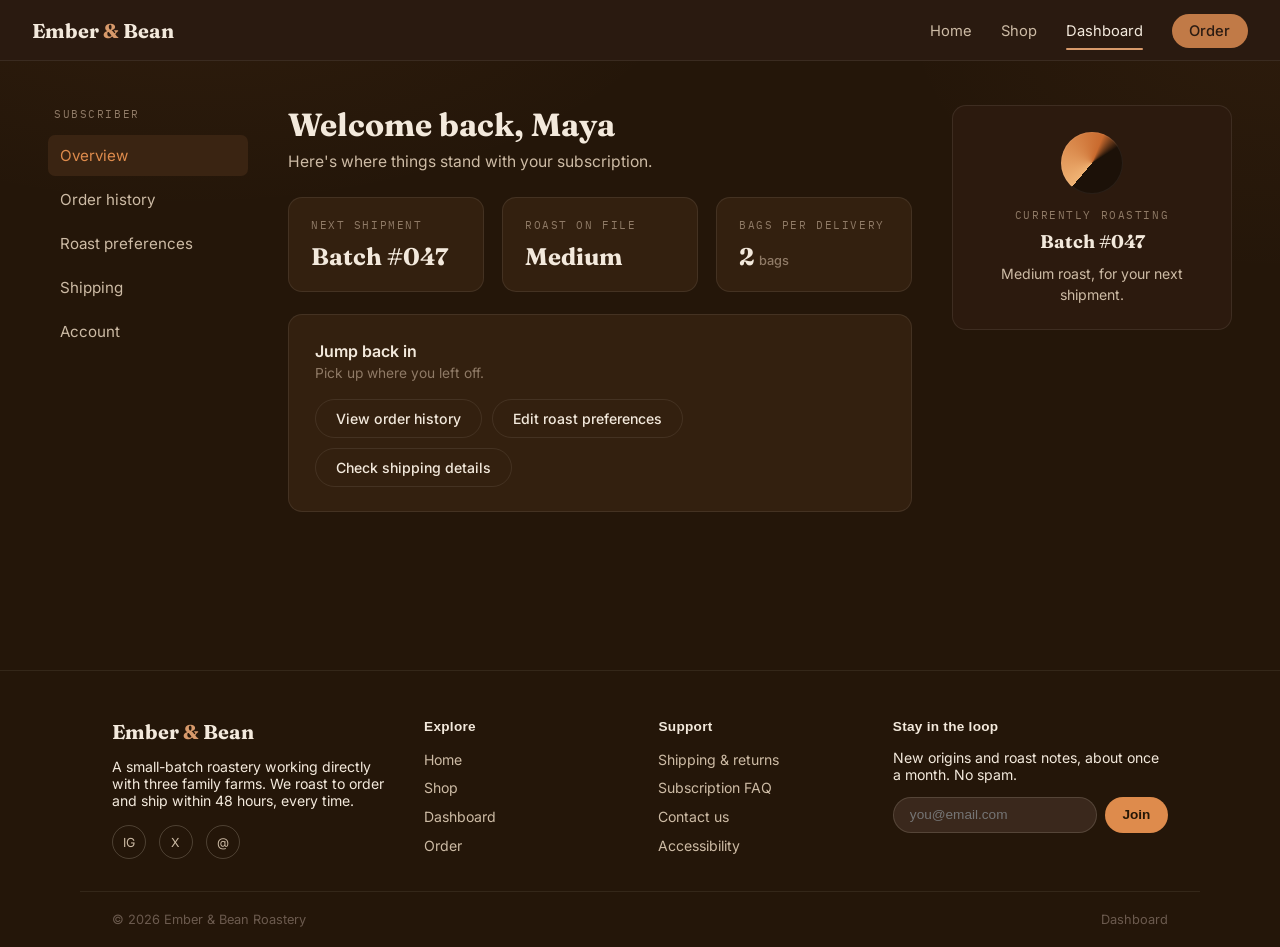
==== commit eb6bac2b: "staged some edits on the work" ====
--- a/dashboard.html
+++ b/dashboard.html
@@ -304,7 +304,7 @@
   </div>
   <div class="footer-bar">
     <span>© 2026 Ember & Bean Roastery</span>
-    <span class="mono" id="pageLabel">Order</span>
+    <span class="mono" id="pageLabel">Dashboard</span>
   </div>
 </footer>
 
--- a/css/dashboard.css
+++ b/css/dashboard.css
@@ -145,6 +145,7 @@
   border-radius: var(--radius-lg);
   padding: 26px 24px 24px;
   text-align: center;
+  transition: all 0.4s ease;
 }
 .roast-orb{
   width: 62px; height: 62px;
@@ -152,6 +153,7 @@
   border-radius: 50%;
   background: conic-gradient(from 220deg, #f0b374, #c96a2e 45%, #1c1108 55%, #1c1108 100%);
   box-shadow: inset 0 0 0 1px rgba(255,255,255,0.06);
+  transition: all 0.4s ease;
 }
 .roast-card .eyebrow{ text-align:center; padding:0; margin-bottom: 8px; }
 .roast-card .batch{
@@ -159,12 +161,43 @@
   font-weight: 700;
   font-size: 1.15rem;
   margin: 0 0 10px;
+  transition: all 0.4s ease;
 }
 .roast-card p{
   margin: 0;
   font-size: 0.88rem;
   line-height: 1.5;
   color: var(--cream-dim);
+}
+
+.roast-card:hover{
+  background: #d8844a;
+  transition: all 0.4s ease;
+  transform: translateY(-6px) scale(1.05);
+}
+
+.roast-card:hover p{
+  font-size: 1.0rem;
+  line-height: 1.6;
+  color: black;
+  transition: all 0.4s ease;
+  transform: translateY(-6px) scale(1.05);
+}
+
+.roast-card:hover .batch{
+  color: black;
+  transition: all 0.4s ease;
+  transform: translateY(-6px) scale(1.05);
+}
+
+.roast-card:hover .eyebrow{
+  color: black;
+  transition: all 0.4s ease;
+  transform: translateY(-6px) scale(1.05);
+}
+
+.roast-card:hover .roast-orb{
+    background: conic-gradient(from 220deg, #77450f, #1c1108 45%, #000000 55%, #000000 100%);
 }
 
 /* ---------- radios driving tabs (hidden) ---------- */
@@ -391,10 +424,25 @@
   border: 1px solid var(--line);
   border-radius: var(--radius-lg);
   padding: 20px 22px;
-}
+  transition: all 0.5s auto ease;
+}
+
+.stat:hover{
+  background:#d8844a;
+  transition:all .3s ease;
+  transform:translateY(-5px) scale(1.02);
+}
+
+
 .stat .eyebrow{ padding:0; margin-bottom:10px; }
 .stat .value{ font-family: var(--serif); font-size: 1.5rem; font-weight: 700; }
 .stat .value small{ font-family: var(--sans); font-size: 0.8rem; font-weight: 500; color: var(--muted); }
+
+.stat:hover .value{font-size: 1.6rem; font-weight: 750; color: black;}
+.stat:hover small{font-size: 1.0rem; font-weight: 550; color: black;}
+.stat:hover .value{font-size: 1.6rem; font-weight: 750; color: black;}
+.stat:hover .eyebrow{color: black;}
+
 
 .quick-links{ display:flex; gap: 10px; flex-wrap: wrap; }
 
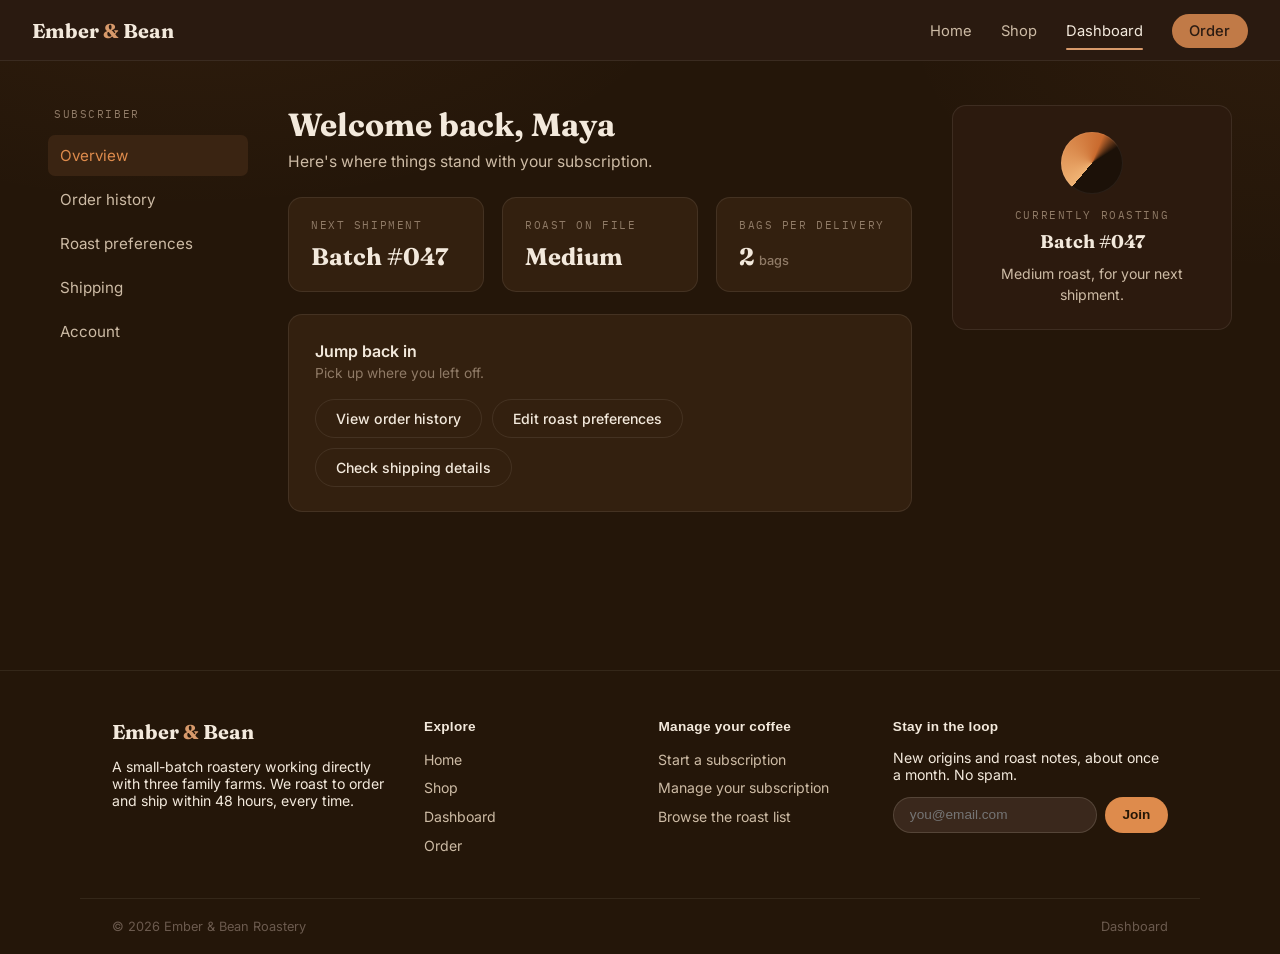
==== commit 0f11ac7d: "Done" ====
--- a/dashboard.html
+++ b/dashboard.html
@@ -15,15 +15,15 @@
 
     <nav class="site-nav" style="position:sticky;">
   <div class="brand">
-    <a href="home.html">Ember <span>&</span> Bean</a>
+    <a href="index.html">Ember <span>&</span> Bean</a>
   </div>
   <ul class="nav-links" id="navLinks">
-    <li><a data-screen="landing"  href="home.html">Home</a></li>
+    <li><a data-screen="landing" href="index.html">Home</a></li>
     <li><a data-screen="gallery" href="shop.html">Shop</a></li>
     <li><a data-screen="dashboard" class="active" href="dashboard.html">Dashboard</a></li>
     <li><a data-screen="order" href="order.html">Order</a></li>
   </ul>
-  <button class="nav-toggle" id="navToggle" aria-label="Toggle menu" aria-expanded="false">☰</button>
+  <button class="nav-toggle" id="navToggle" type="button" aria-label="Toggle menu" aria-controls="navLinks" aria-expanded="false">☰</button>
 </nav>
 
 
@@ -153,7 +153,8 @@
           </div>
         </div>
 
-        <button class="btn-primary">Save preferences</button>
+        <button class="btn-primary" type="button" data-dashboard-save="preferences">Save preferences</button>
+        <p class="form-status" data-dashboard-status="preferences" role="status" aria-live="polite"></p>
       </div>
     </section>
 
@@ -166,12 +167,24 @@
 
       <div class="card addr">
         <h3>Delivery address</h3>
-        <address>
-          Maya Rodriguez<br>
-          14 Aso Drive, Asokoro<br>
-          Abuja, FCT, Nigeria
+        <address data-address-display>
+          <span>Maya Rodriguez</span><br>
+          <span data-address-street>14 Aso Drive, Asokoro</span><br>
+          <span data-address-city>Abuja, FCT, Nigeria</span>
         </address>
-        <button class="btn-secondary">Edit address</button>
+        <button class="btn-secondary" type="button" data-edit-address>Edit address</button>
+        <form class="address-form" data-address-form hidden>
+          <div class="field">
+            <label for="addressStreet">Street address</label>
+            <input id="addressStreet" name="street" value="14 Aso Drive, Asokoro" required>
+          </div>
+          <div class="field">
+            <label for="addressCity">City, region, and country</label>
+            <input id="addressCity" name="city" value="Abuja, FCT, Nigeria" required>
+          </div>
+          <button class="btn-primary" type="submit">Save address</button>
+        </form>
+        <p class="form-status" data-dashboard-status="address" role="status" aria-live="polite"></p>
       </div>
 
       <div class="card">
@@ -181,7 +194,7 @@
             <span>Skip the doorbell, we'll leave it safely.</span>
           </div>
           <span class="switch">
-            <input type="checkbox" checked>
+            <input type="checkbox" aria-label="Leave at the door" checked>
             <span class="track"></span>
             <span class="thumb"></span>
           </span>
@@ -192,7 +205,7 @@
             <span>A heads-up the morning it ships.</span>
           </div>
           <span class="switch">
-            <input type="checkbox">
+            <input type="checkbox" aria-label="Text me on delivery day">
             <span class="track"></span>
             <span class="thumb"></span>
           </span>
@@ -218,7 +231,8 @@
             <input type="email" id="email" value="maya@email.com">
           </div>
         </div>
-        <button class="btn-primary">Save changes</button>
+        <button class="btn-primary" type="button" data-dashboard-save="account">Save changes</button>
+        <p class="form-status" data-dashboard-status="account" role="status" aria-live="polite"></p>
       </div>
 
       <div class="card">
@@ -228,7 +242,7 @@
             <span>Tasting notes for every new batch.</span>
           </div>
           <span class="switch">
-            <input type="checkbox" checked>
+            <input type="checkbox" aria-label="Email me roast notes" checked>
             <span class="track"></span>
             <span class="thumb"></span>
           </span>
@@ -239,7 +253,7 @@
             <span>Occasional offers and new origins.</span>
           </div>
           <span class="switch">
-            <input type="checkbox">
+            <input type="checkbox" aria-label="Marketing emails">
             <span class="track"></span>
             <span class="thumb"></span>
           </span>
@@ -266,40 +280,35 @@
   <div class="footer-main">
     <div>
       <div class="brand" style="margin-bottom:0.8rem;">
-        <a href="home.html">Ember <span>&</span> Bean</a>
+        <a href="index.html">Ember <span>&</span> Bean</a>
       </div>
       <p>A small-batch roastery working directly with three family farms. We roast to order and ship within 48 hours, every time.</p>
-      <div class="footer-social">
-        <a href="#" aria-label="Instagram">IG</a>
-        <a href="#" aria-label="X / Twitter">X</a>
-        <a href="#" aria-label="Email">@</a>
-      </div>
     </div>
     <div>
       <h4>Explore</h4>
       <ul class="footer-links">
-        <li><a data-screen="landing" href="Home.html">Home</a></li>
-        <li><a data-screen="gallery" href="Shop.html">Shop</a></li>
-        <li><a data-screen="dashboard" href="Dashboard.html">Dashboard</a></li>
-        <li><a data-screen="order" href="Order.html">Order</a></li>
+        <li><a data-screen="landing" href="index.html">Home</a></li>
+        <li><a data-screen="gallery" href="shop.html">Shop</a></li>
+        <li><a data-screen="dashboard" href="dashboard.html" aria-current="page">Dashboard</a></li>
+        <li><a data-screen="order" href="order.html">Order</a></li>
       </ul>
     </div>
     <div>
-      <h4>Support</h4>
+      <h4>Manage your coffee</h4>
       <ul class="footer-links">
-        <li><a href="#">Shipping & returns</a></li>
-        <li><a href="#">Subscription FAQ</a></li>
-        <li><a href="#">Contact us</a></li>
-        <li><a href="#">Accessibility</a></li>
+        <li><a href="order.html">Start a subscription</a></li>
+        <li><a href="dashboard.html">Manage your subscription</a></li>
+        <li><a href="shop.html">Browse the roast list</a></li>
       </ul>
     </div>
     <div>
       <h4>Stay in the loop</h4>
       <p>New origins and roast notes, about once a month. No spam.</p>
-      <form class="footer-newsletter" onsubmit="return false;">
-        <input type="email" placeholder="you@email.com" aria-label="Email for newsletter">
+      <form class="footer-newsletter" data-newsletter-form>
+        <input type="email" placeholder="you@email.com" aria-label="Email for newsletter" required>
         <button type="submit" class="btn btn-primary" style="padding:0.6rem 1.1rem; font-size:0.85rem;">Join</button>
       </form>
+      <p class="form-status" data-newsletter-status role="status" aria-live="polite"></p>
     </div>
   </div>
   <div class="footer-bar">
@@ -308,7 +317,7 @@
   </div>
 </footer>
 
-
+<script src="js/site.js" defer></script>
 
 </body>
 </html>
--- a/css/dashboard.css
+++ b/css/dashboard.css
@@ -344,6 +344,7 @@
 }
 .switch input:checked ~ .track{ background: var(--accent-soft); border-color: var(--accent-dim); }
 .switch input:checked ~ .thumb{ transform: translateX(18px); background: var(--accent); }
+.switch input:focus-visible ~ .track{ outline: 2px solid var(--accent); outline-offset: 3px; }
 
 /* ---------- roast level segmented ---------- */
 .segmented{ display:flex; gap: 10px; margin-bottom: 20px; }
@@ -424,13 +425,12 @@
   border: 1px solid var(--line);
   border-radius: var(--radius-lg);
   padding: 20px 22px;
-  transition: all 0.5s auto ease;
+  transition: background .2s ease, transform .2s ease;
 }
 
 .stat:hover{
   background:#d8844a;
-  transition:all .3s ease;
-  transform:translateY(-5px) scale(1.02);
+  transform:translateY(-3px);
 }
 
 
@@ -438,9 +438,8 @@
 .stat .value{ font-family: var(--serif); font-size: 1.5rem; font-weight: 700; }
 .stat .value small{ font-family: var(--sans); font-size: 0.8rem; font-weight: 500; color: var(--muted); }
 
-.stat:hover .value{font-size: 1.6rem; font-weight: 750; color: black;}
-.stat:hover small{font-size: 1.0rem; font-weight: 550; color: black;}
-.stat:hover .value{font-size: 1.6rem; font-weight: 750; color: black;}
+.stat:hover .value{color: black;}
+.stat:hover small{color: black;}
 .stat:hover .eyebrow{color: black;}
 
 
@@ -503,4 +502,75 @@
 }
 
 @media (max-width: 820px) { .footer-main { grid-template-columns: 1fr 1fr; } }
-@media (max-width: 520px) { .footer-main { grid-template-columns: 1fr; } }+@media (max-width: 520px) { .footer-main { grid-template-columns: 1fr; } }
+
+.form-status {
+  min-height: 1.5em;
+  margin: 0.75rem 0 0;
+  color: var(--cream-dim);
+  font-size: 0.85rem;
+}
+
+.address-form {
+  margin-top: 1rem;
+}
+
+.address-form input {
+  width: 100%;
+  background: var(--bg);
+  border: 1px solid var(--line);
+  border-radius: var(--radius-sm);
+  color: var(--cream);
+  padding: 11px 13px;
+  font: inherit;
+}
+
+.address-form .field {
+  margin-bottom: 12px;
+}
+
+.side-nav label:focus-visible,
+.quick-links label:focus-visible,
+.segmented label:focus-visible {
+  outline: 2px solid var(--accent);
+  outline-offset: 2px;
+}
+
+@media (max-width: 600px) {
+  .shell {
+    padding: 1.5rem 1rem 3rem;
+  }
+
+  .side-nav {
+    gap: 0.25rem;
+  }
+
+  .side-nav label {
+    padding: 0.6rem 0.7rem;
+    font-size: 0.85rem;
+  }
+
+  .card {
+    padding: 1.1rem;
+  }
+
+  .order-row {
+    align-items: flex-start;
+    flex-direction: column;
+    gap: 0.7rem;
+  }
+
+  .order-row .meta {
+    width: 100%;
+    justify-content: space-between;
+  }
+
+  .toggle-row {
+    gap: 1rem;
+  }
+
+  .quick-links > * {
+    width: 100%;
+    text-align: center;
+  }
+}
